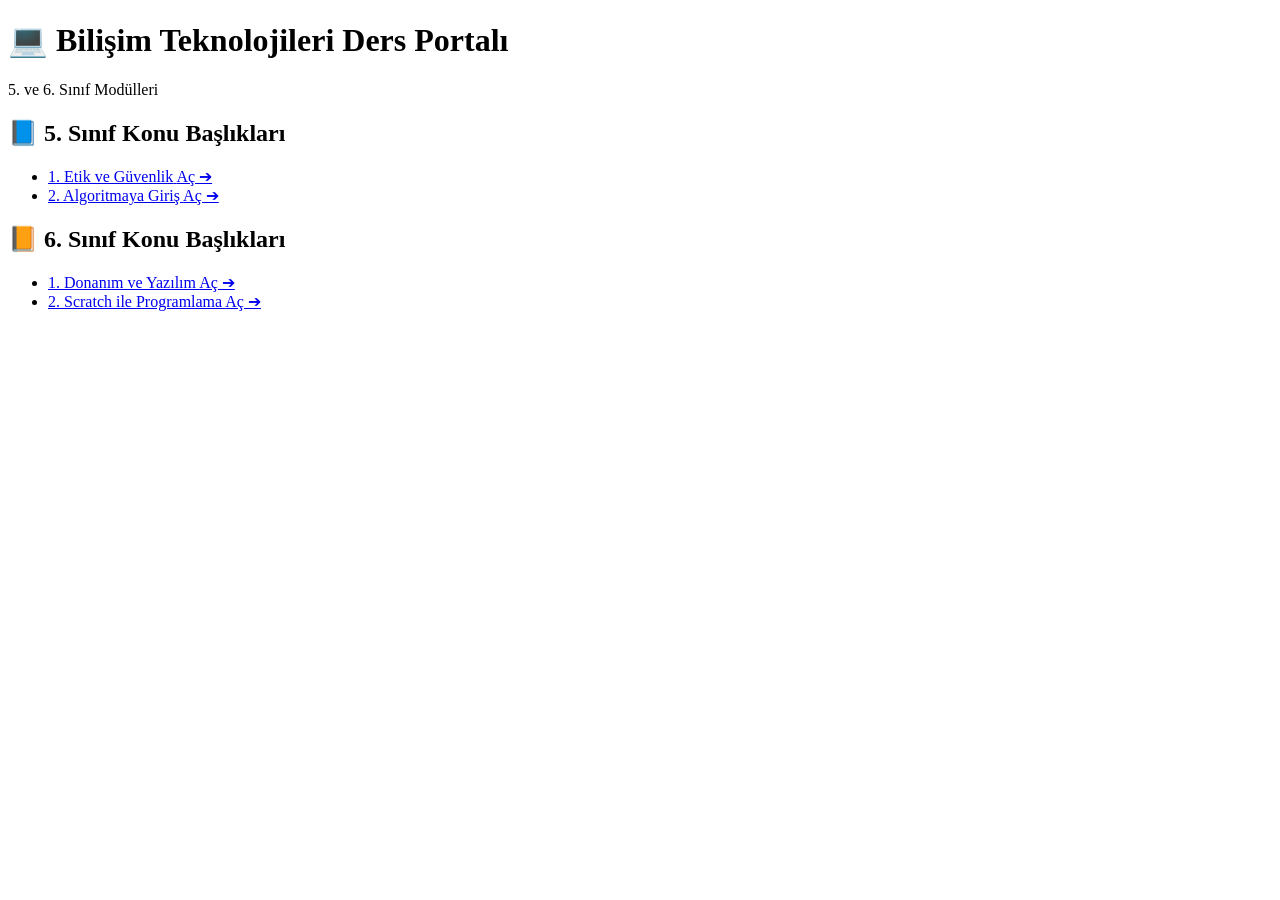
==== index.html @ 52f8e4a2 "Add files via upload" ====
<!DOCTYPE html>
<html lang="tr">
<head>
    <meta charset="UTF-8">
    <meta name="viewport" content="width=device-width, initial-scale=1.0">
    <title>Bilişim Teknolojileri ve Yazılım Portalı</title>
    <link rel="stylesheet" href="css/style.css">
</head>
<body>

    <div class="navbar">
        <h1>💻 Bilişim Teknolojileri Ders Portalı</h1>
        <span>5. ve 6. Sınıf Modülleri</span>
    </div>

    <div class="container">
        <div class="grid-section">
            
            <!-- 5. SINIF KONULARI -->
            <div class="card">
                <h2>📘 5. Sınıf Konu Başlıkları</h2>
                <ul class="topic-list">
                    <li class="topic-item">
                        <a href="5-sinif/etik-ve-guvenlik.html" class="topic-link">
                            <span>1. Etik ve Güvenlik</span>
                            <span class="badge">Aç ➔</span>
                        </a>
                    </li>
                    <li class="topic-item">
                        <a href="5-sinif/algoritma-giris.html" class="topic-link">
                            <span>2. Algoritmaya Giriş</span>
                            <span class="badge">Aç ➔</span>
                        </a>
                    </li>
                </ul>
            </div>

            <!-- 6. SINIF KONULARI -->
            <div class="card sinif-6">
                <h2>📙 6. Sınıf Konu Başlıkları</h2>
                <ul class="topic-list">
                    <li class="topic-item">
                        <a href="6-sinif/donanim-yazilim.html" class="topic-link">
                            <span>1. Donanım ve Yazılım</span>
                            <span class="badge">Aç ➔</span>
                        </a>
                    </li>
                    <li class="topic-item">
                        <a href="6-sinif/scratch-kodlama.html" class="topic-link">
                            <span>2. Scratch ile Programlama</span>
                            <span class="badge">Aç ➔</span>
                        </a>
                    </li>
                </ul>
            </div>

        </div>
    </div>

</body>
</html>
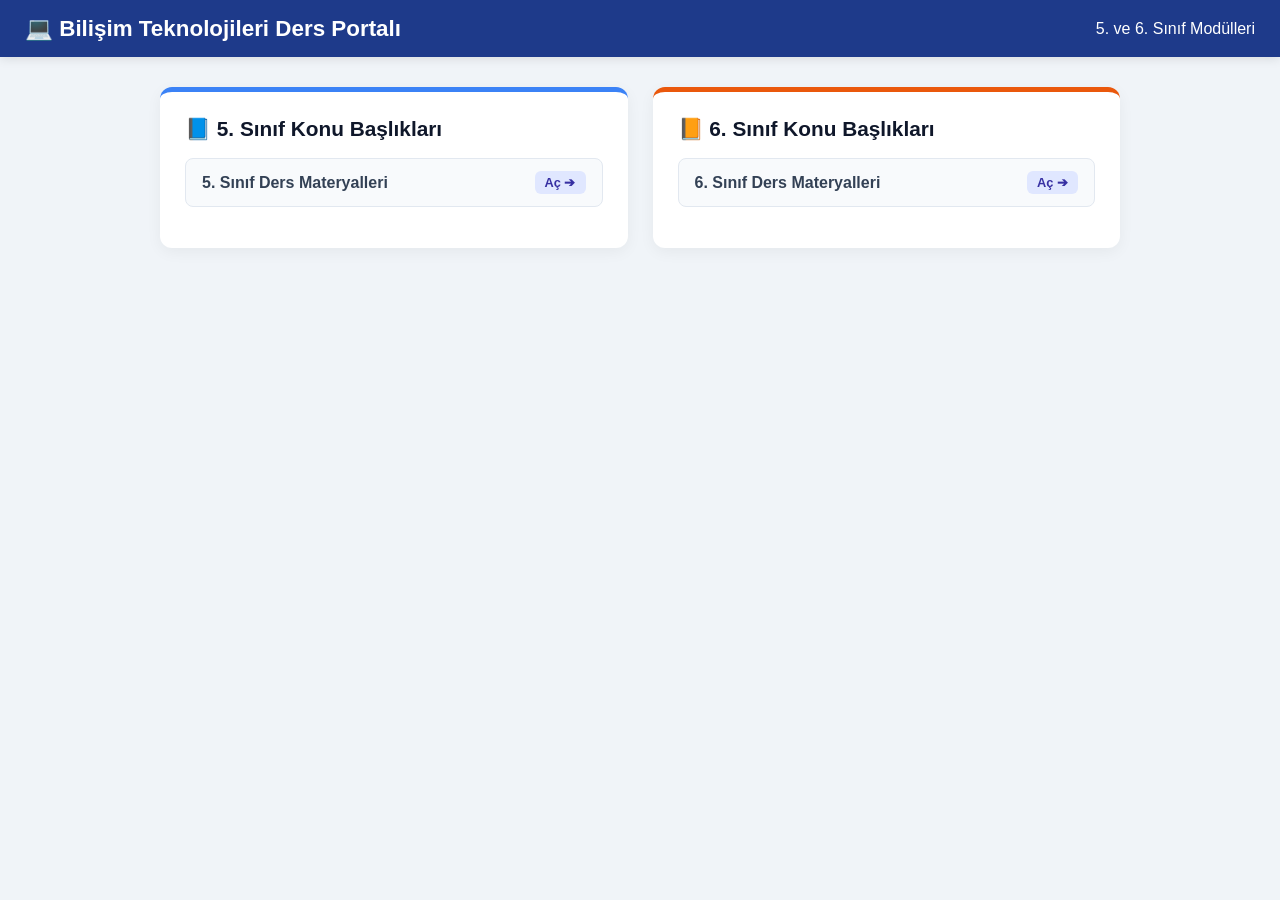
==== commit 41bf4efd: "Update index.html" ====
--- a/index.html
+++ b/index.html
@@ -3,8 +3,8 @@
 <head>
     <meta charset="UTF-8">
     <meta name="viewport" content="width=device-width, initial-scale=1.0">
-    <title>Bilişim Teknolojileri ve Yazılım Portalı</title>
-    <link rel="stylesheet" href="css/style.css">
+    <title>Bilişim Teknolojileri Ders Portalı</title>
+    <link rel="stylesheet" href="gorunum.css">
 </head>
 <body>
 
@@ -21,14 +21,8 @@
                 <h2>📘 5. Sınıf Konu Başlıkları</h2>
                 <ul class="topic-list">
                     <li class="topic-item">
-                        <a href="5-sinif/etik-ve-guvenlik.html" class="topic-link">
-                            <span>1. Etik ve Güvenlik</span>
-                            <span class="badge">Aç ➔</span>
-                        </a>
-                    </li>
-                    <li class="topic-item">
-                        <a href="5-sinif/algoritma-giris.html" class="topic-link">
-                            <span>2. Algoritmaya Giriş</span>
+                        <a href="5_sinif.html" class="topic-link">
+                            <span>5. Sınıf Ders Materyalleri</span>
                             <span class="badge">Aç ➔</span>
                         </a>
                     </li>
@@ -40,14 +34,8 @@
                 <h2>📙 6. Sınıf Konu Başlıkları</h2>
                 <ul class="topic-list">
                     <li class="topic-item">
-                        <a href="6-sinif/donanim-yazilim.html" class="topic-link">
-                            <span>1. Donanım ve Yazılım</span>
-                            <span class="badge">Aç ➔</span>
-                        </a>
-                    </li>
-                    <li class="topic-item">
-                        <a href="6-sinif/scratch-kodlama.html" class="topic-link">
-                            <span>2. Scratch ile Programlama</span>
+                        <a href="6_sinif.html" class="topic-link">
+                            <span>6. Sınıf Ders Materyalleri</span>
                             <span class="badge">Aç ➔</span>
                         </a>
                     </li>
@@ -58,4 +46,4 @@
     </div>
 
 </body>
-</html>+</html>
--- a/gorunum.css
+++ b/gorunum.css
@@ -0,0 +1,131 @@
+* {
+    box-sizing: border-box;
+}
+
+body {
+    font-family: 'Segoe UI', Tahoma, Geneva, Verdana, sans-serif;
+    background-color: #f0f4f8;
+    margin: 0;
+    padding: 0;
+    color: #1e293b;
+}
+
+/* Üst Menü / Header */
+.navbar {
+    background-color: #1e3a8a;
+    color: #ffffff;
+    padding: 15px 25px;
+    display: flex;
+    justify-content: space-between;
+    align-items: center;
+    box-shadow: 0 2px 10px rgba(0,0,0,0.1);
+}
+
+.navbar h1 {
+    margin: 0;
+    font-size: 1.4rem;
+}
+
+.btn-back {
+    color: #ffffff;
+    text-decoration: none;
+    background-color: rgba(255,255,255,0.2);
+    padding: 8px 16px;
+    border-radius: 6px;
+    font-size: 0.9rem;
+    transition: background 0.2s;
+}
+
+.btn-back:hover {
+    background-color: rgba(255,255,255,0.3);
+}
+
+/* Konteyner ve Grid */
+.container {
+    max-width: 1000px;
+    margin: 30px auto;
+    padding: 0 20px;
+}
+
+.grid-section {
+    display: grid;
+    grid-template-columns: repeat(auto-fit, minmax(320px, 1fr));
+    gap: 25px;
+}
+
+/* Kartlar */
+.card {
+    background: #ffffff;
+    border-radius: 12px;
+    padding: 25px;
+    box-shadow: 0 4px 15px rgba(0,0,0,0.05);
+    border-top: 5px solid #3b82f6;
+}
+
+.card.sinif-6 {
+    border-top-color: #ea580c;
+}
+
+.card h2 {
+    margin-top: 0;
+    color: #0f172a;
+    font-size: 1.3rem;
+}
+
+/* Liste Bağlantıları */
+.topic-list {
+    list-style: none;
+    padding: 0;
+    margin-top: 15px;
+}
+
+.topic-item {
+    margin-bottom: 12px;
+}
+
+.topic-link {
+    display: flex;
+    justify-content: space-between;
+    align-items: center;
+    padding: 12px 16px;
+    background-color: #f8fafc;
+    border: 1px solid #e2e8f0;
+    border-radius: 8px;
+    text-decoration: none;
+    color: #334155;
+    font-weight: 600;
+    transition: all 0.2s ease;
+}
+
+.topic-link:hover {
+    background-color: #eff6ff;
+    border-color: #93c5fd;
+    color: #1d4ed8;
+    transform: translateY(-2px);
+}
+
+.badge {
+    background-color: #e0e7ff;
+    color: #3730a3;
+    font-size: 0.8rem;
+    padding: 4px 10px;
+    border-radius: 6px;
+}
+
+/* Konu Sayfası İçeriği */
+.content-box {
+    background: #ffffff;
+    padding: 30px;
+    border-radius: 12px;
+    box-shadow: 0 4px 15px rgba(0,0,0,0.05);
+    line-height: 1.7;
+}
+
+.info-banner {
+    background: #eff6ff;
+    border-left: 4px solid #3b82f6;
+    padding: 15px 20px;
+    margin: 20px 0;
+    border-radius: 0 8px 8px 0;
+    color: #1e40af;
+}
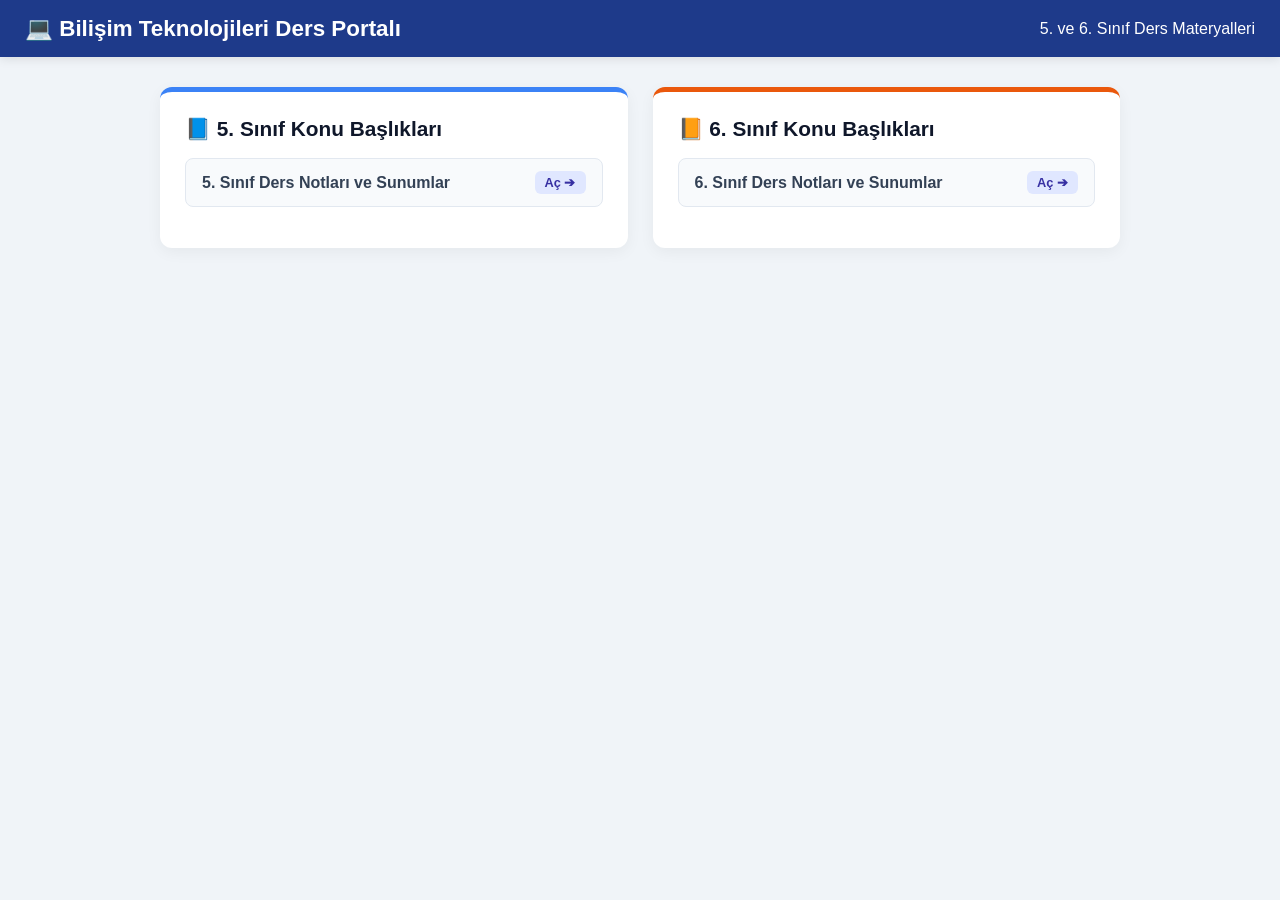
==== commit 101e50e4: "Update index.html" ====
--- a/index.html
+++ b/index.html
@@ -4,38 +4,38 @@
     <meta charset="UTF-8">
     <meta name="viewport" content="width=device-width, initial-scale=1.0">
     <title>Bilişim Teknolojileri Ders Portalı</title>
-    <link rel="stylesheet" href="gorunum.css">
+    <link rel="stylesheet" href="./gorunum.css">
 </head>
 <body>
 
     <div class="navbar">
         <h1>💻 Bilişim Teknolojileri Ders Portalı</h1>
-        <span>5. ve 6. Sınıf Modülleri</span>
+        <span>5. ve 6. Sınıf Ders Materyalleri</span>
     </div>
 
     <div class="container">
         <div class="grid-section">
             
-            <!-- 5. SINIF KONULARI -->
+            <!-- 5. SINIF -->
             <div class="card">
                 <h2>📘 5. Sınıf Konu Başlıkları</h2>
                 <ul class="topic-list">
                     <li class="topic-item">
-                        <a href="5_sinif.html" class="topic-link">
-                            <span>5. Sınıf Ders Materyalleri</span>
+                        <a href="./5_sinif.html" class="topic-link">
+                            <span>5. Sınıf Ders Notları ve Sunumlar</span>
                             <span class="badge">Aç ➔</span>
                         </a>
                     </li>
                 </ul>
             </div>
 
-            <!-- 6. SINIF KONULARI -->
+            <!-- 6. SINIF -->
             <div class="card sinif-6">
                 <h2>📙 6. Sınıf Konu Başlıkları</h2>
                 <ul class="topic-list">
                     <li class="topic-item">
-                        <a href="6_sinif.html" class="topic-link">
-                            <span>6. Sınıf Ders Materyalleri</span>
+                        <a href="./6_sinif.html" class="topic-link">
+                            <span>6. Sınıf Ders Notları ve Sunumlar</span>
                             <span class="badge">Aç ➔</span>
                         </a>
                     </li>
